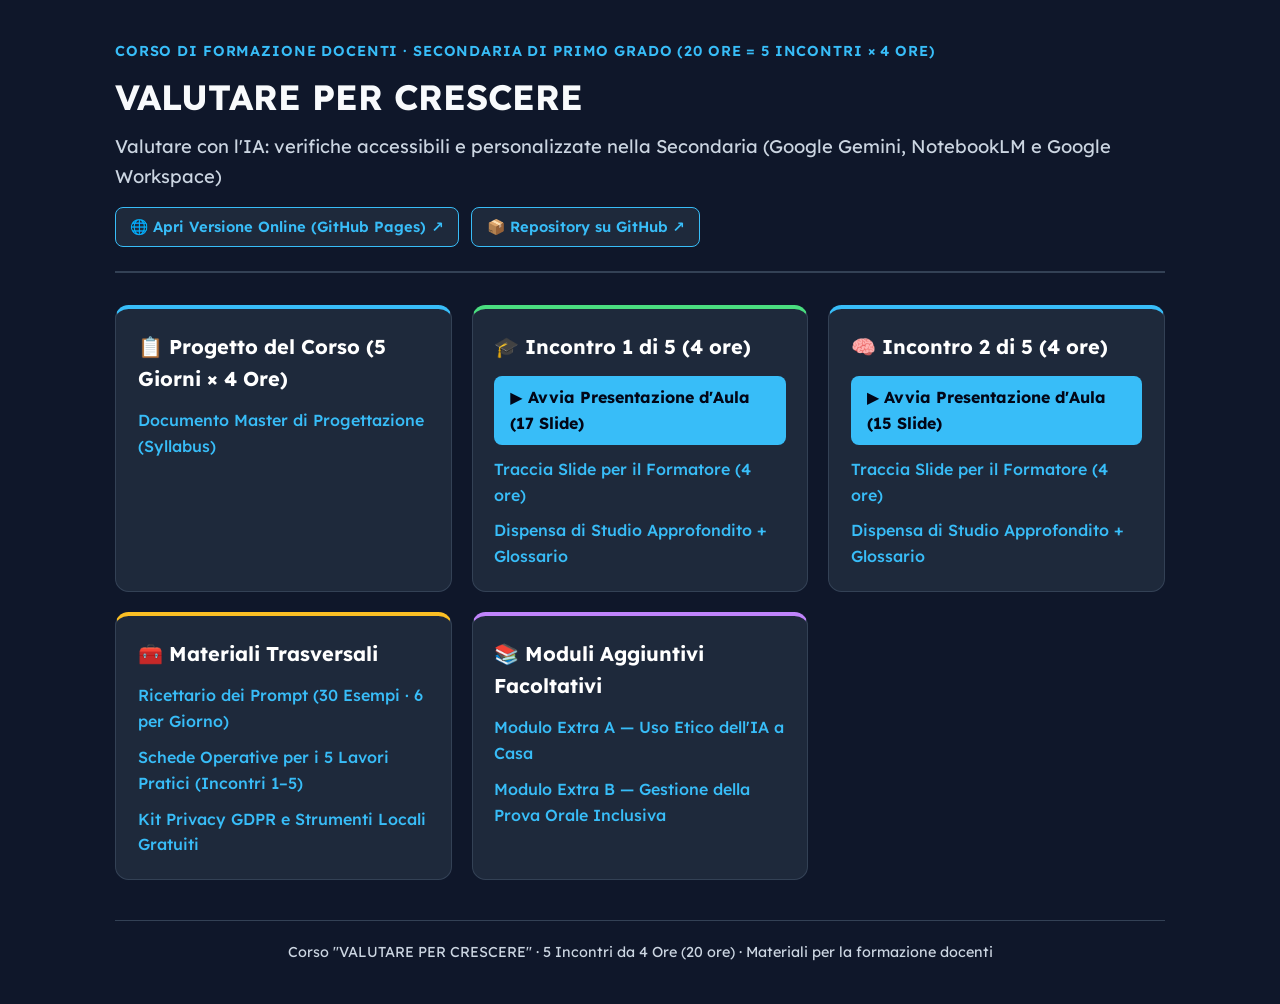
==== index.html @ 8b1a5584 "Revisione completa: contenuti, asset CSS/JS condivisi, coerenza 5x4h e link GitHub nella home" ====
<!DOCTYPE html>
<html lang="it">
<head>
  <meta charset="UTF-8" />
  <meta name="viewport" content="width=device-width, initial-scale=1.0" />
  <title>VALUTARE PER CRESCERE — Corso IA nella Didattica e nella Valutazione (5 Giorni × 4 Ore)</title>
  <link rel="preconnect" href="https://fonts.googleapis.com">
  <link rel="preconnect" href="https://fonts.gstatic.com" crossorigin>
  <link href="https://fonts.googleapis.com/css2?family=Atkinson+Hyperlegible:wght@400;700&family=Lexend:wght@400;600;700&display=swap" rel="stylesheet">
  <style>
    :root {
      --bg: #0f172a;
      --card: #1e293b;
      --text: #f8fafc;
      --muted: #cbd5e1;
      --accent: #38bdf8;
      --green: #4ade80;
      --amber: #fbbf24;
      --purple: #c084fc;
      --border: #334155;
    }
    * { box-sizing: border-box; margin: 0; padding: 0; }
    body {
      font-family: 'Lexend', 'Atkinson Hyperlegible', system-ui, sans-serif;
      background: var(--bg);
      color: var(--text);
      line-height: 1.6;
      padding: 2.5rem 1.5rem;
    }
    .container { max-width: 1050px; margin: 0 auto; }
    header {
      border-bottom: 2px solid var(--border);
      padding-bottom: 1.5rem;
      margin-bottom: 2rem;
    }
    .kicker {
      color: var(--accent);
      font-size: 0.9rem;
      font-weight: 600;
      text-transform: uppercase;
      letter-spacing: 0.06em;
    }
    h1 { font-size: 2.2rem; margin: 0.4rem 0; }
    .subtitle { color: var(--muted); font-size: 1.15rem; }
    .grid {
      display: grid;
      grid-template-columns: repeat(auto-fit, minmax(300px, 1fr));
      gap: 1.25rem;
    }
    .card {
      background: var(--card);
      border: 1px solid var(--border);
      border-radius: 0.85rem;
      padding: 1.35rem;
    }
    .card.blue { border-top: 4px solid var(--accent); }
    .card.green { border-top: 4px solid var(--green); }
    .card.amber { border-top: 4px solid var(--amber); }
    .card.purple { border-top: 4px solid var(--purple); }
    h2 { font-size: 1.25rem; margin-bottom: 0.85rem; color: #fff; }
    ul { list-style: none; display: flex; flex-direction: column; gap: 0.65rem; }
    a {
      color: var(--accent);
      text-decoration: none;
      font-weight: 500;
    }
    a:hover { text-decoration: underline; }
    .btn {
      display: inline-block;
      background: var(--accent);
      color: #020617;
      font-weight: 700;
      padding: 0.55rem 1rem;
      border-radius: 0.5rem;
      margin-bottom: 0.75rem;
    }
    .btn:hover { background: #7dd3fc; text-decoration: none; }
    .header-links {
      display: flex;
      flex-wrap: wrap;
      gap: 0.75rem;
      margin-top: 1rem;
    }
    .btn-outline {
      display: inline-block;
      background: var(--card);
      color: var(--accent);
      border: 1px solid var(--accent);
      font-weight: 600;
      font-size: 0.92rem;
      padding: 0.45rem 0.9rem;
      border-radius: 0.5rem;
    }
    .btn-outline:hover {
      background: rgba(56, 189, 248, 0.15);
      text-decoration: none;
    }
    footer {
      margin-top: 2.5rem;
      padding-top: 1.25rem;
      border-top: 1px solid var(--border);
      color: var(--muted);
      font-size: 0.9rem;
      text-align: center;
    }
  </style>
</head>
<body>
  <div class="container">
    <header>
      <div class="kicker">Corso di Formazione Docenti · Secondaria di Primo Grado (20 ore = 5 Incontri × 4 Ore)</div>
      <h1>VALUTARE PER CRESCERE</h1>
      <p class="subtitle">Valutare con l'IA: verifiche accessibili e personalizzate nella Secondaria (Google Gemini, NotebookLM e Google Workspace)</p>
      <div class="header-links">
        <a class="btn-outline" href="https://amarte81.github.io/valutare-per-crescere-ia/" target="_blank" rel="noopener noreferrer">🌐 Apri Versione Online (GitHub Pages) ↗</a>
        <a class="btn-outline" href="https://github.com/Amarte81/valutare-per-crescere-ia" target="_blank" rel="noopener noreferrer">📦 Repository su GitHub ↗</a>
      </div>
    </header>

    <div class="grid">
      <section class="card blue">
        <h2>📋 Progetto del Corso (5 Giorni × 4 Ore)</h2>
        <ul>
          <li><a href="00_Progetto_Corso_Valutare_per_Crescere.html">Documento Master di Progettazione (Syllabus)</a></li>
        </ul>
      </section>

      <section class="card green">
        <h2>🎓 Incontro 1 di 5 (4 ore)</h2>
        <a class="btn" href="Incontro_1/Incontro_1_Presentazione_Aula.html">▶ Avvia Presentazione d'Aula (17 Slide)</a>
        <ul>
          <li><a href="Incontro_1/Incontro_1_Slide_Visualizzazione_Aula.html">Traccia Slide per il Formatore (4 ore)</a></li>
          <li><a href="Incontro_1/Incontro_1_Dispensa_Studio_Approfondito.html">Dispensa di Studio Approfondito + Glossario</a></li>
        </ul>
      </section>

      <section class="card blue">
        <h2>🧠 Incontro 2 di 5 (4 ore)</h2>
        <a class="btn" href="Incontro_2/Incontro_2_Presentazione_Aula.html">▶ Avvia Presentazione d'Aula (15 Slide)</a>
        <ul>
          <li><a href="Incontro_2/Incontro_2_Slide_Visualizzazione_Aula.html">Traccia Slide per il Formatore (4 ore)</a></li>
          <li><a href="Incontro_2/Incontro_2_Dispensa_Studio_Approfondito.html">Dispensa di Studio Approfondito + Glossario</a></li>
        </ul>
      </section>

      <section class="card amber">
        <h2>🧰 Materiali Trasversali</h2>
        <ul>
          <li><a href="Materiali_Trasversali/01_Ricettario_Prompt_30_Esempi_Scuola_Media.html">Ricettario dei Prompt (30 Esempi · 6 per Giorno)</a></li>
          <li><a href="Materiali_Trasversali/02_Schede_Operative_5_Lavori_Pratici.html">Schede Operative per i 5 Lavori Pratici (Incontri 1–5)</a></li>
          <li><a href="Materiali_Trasversali/03_Kit_Privacy_GDPR_e_Strumenti_Locali.html">Kit Privacy GDPR e Strumenti Locali Gratuiti</a></li>
        </ul>
      </section>

      <section class="card purple">
        <h2>📚 Moduli Aggiuntivi Facoltativi</h2>
        <ul>
          <li><a href="Moduli_Extra/Modulo_Extra_A_Uso_Etico_IA_Alunni_Casa.html">Modulo Extra A — Uso Etico dell'IA a Casa</a></li>
          <li><a href="Moduli_Extra/Modulo_Extra_B_Prova_Orale_Inclusiva.html">Modulo Extra B — Gestione della Prova Orale Inclusiva</a></li>
        </ul>
      </section>
    </div>

    <footer>
      Corso "VALUTARE PER CRESCERE" · 5 Incontri da 4 Ore (20 ore) · Materiali per la formazione docenti
    </footer>
  </div>
</body>
</html>
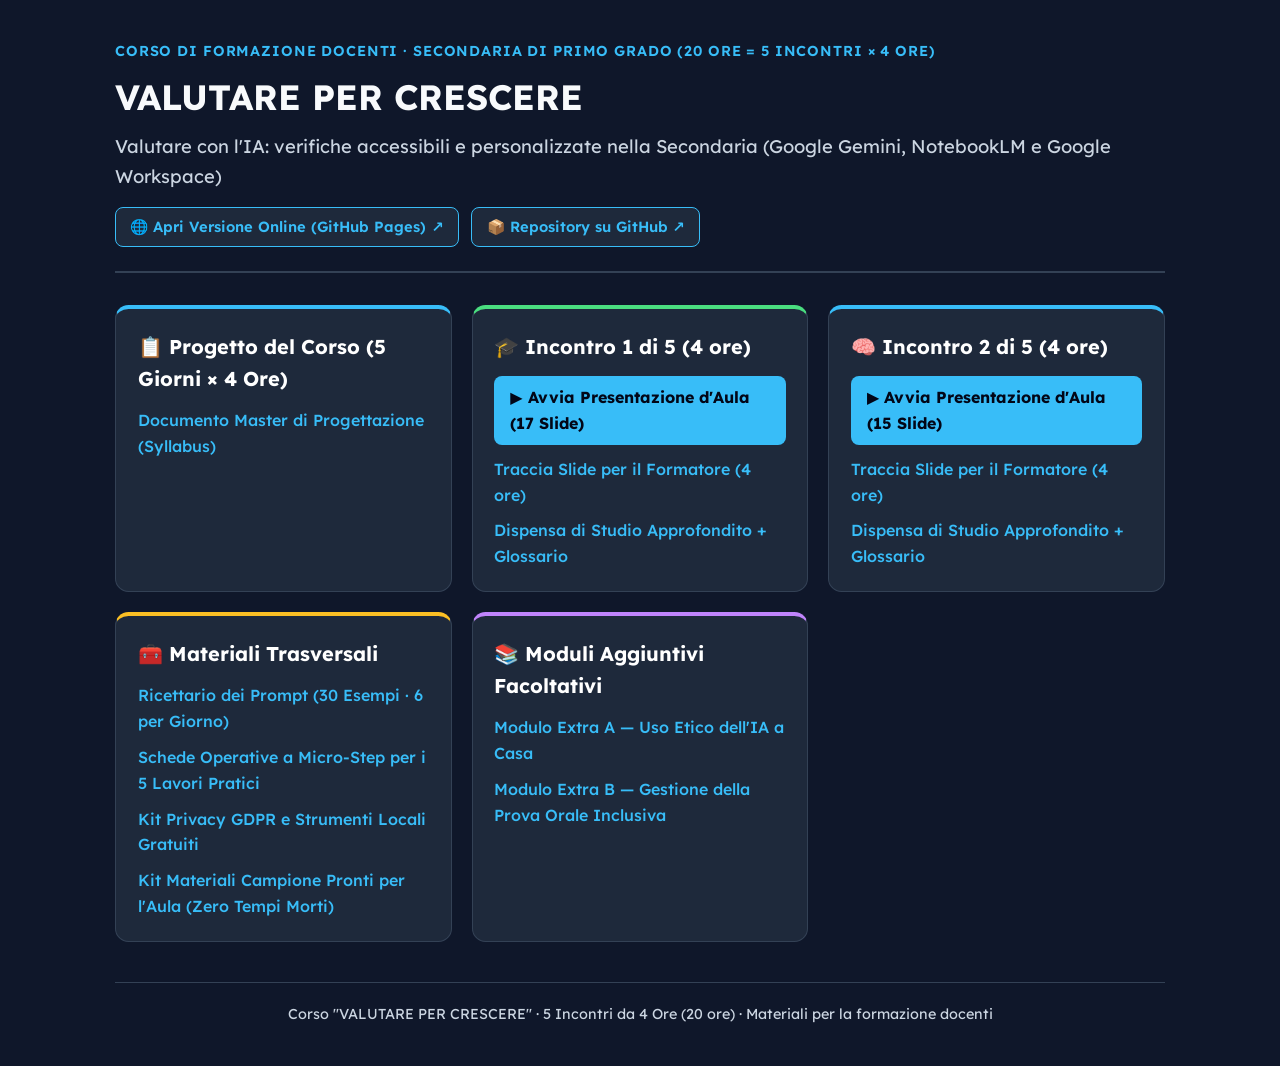
==== commit a0d12496: "Lavori pratici a micro-step, Kit Materiali Campione, pacchetto visivo SVG/immagini/timer e allineame" ====
--- a/index.html
+++ b/index.html
@@ -147,8 +147,9 @@
         <h2>🧰 Materiali Trasversali</h2>
         <ul>
           <li><a href="Materiali_Trasversali/01_Ricettario_Prompt_30_Esempi_Scuola_Media.html">Ricettario dei Prompt (30 Esempi · 6 per Giorno)</a></li>
-          <li><a href="Materiali_Trasversali/02_Schede_Operative_5_Lavori_Pratici.html">Schede Operative per i 5 Lavori Pratici (Incontri 1–5)</a></li>
+          <li><a href="Materiali_Trasversali/02_Schede_Operative_5_Lavori_Pratici.html">Schede Operative a Micro-Step per i 5 Lavori Pratici</a></li>
           <li><a href="Materiali_Trasversali/03_Kit_Privacy_GDPR_e_Strumenti_Locali.html">Kit Privacy GDPR e Strumenti Locali Gratuiti</a></li>
+          <li><a href="Materiali_Trasversali/04_Kit_Materiali_Campione_Pronti_Aula.html">Kit Materiali Campione Pronti per l'Aula (Zero Tempi Morti)</a></li>
         </ul>
       </section>
 
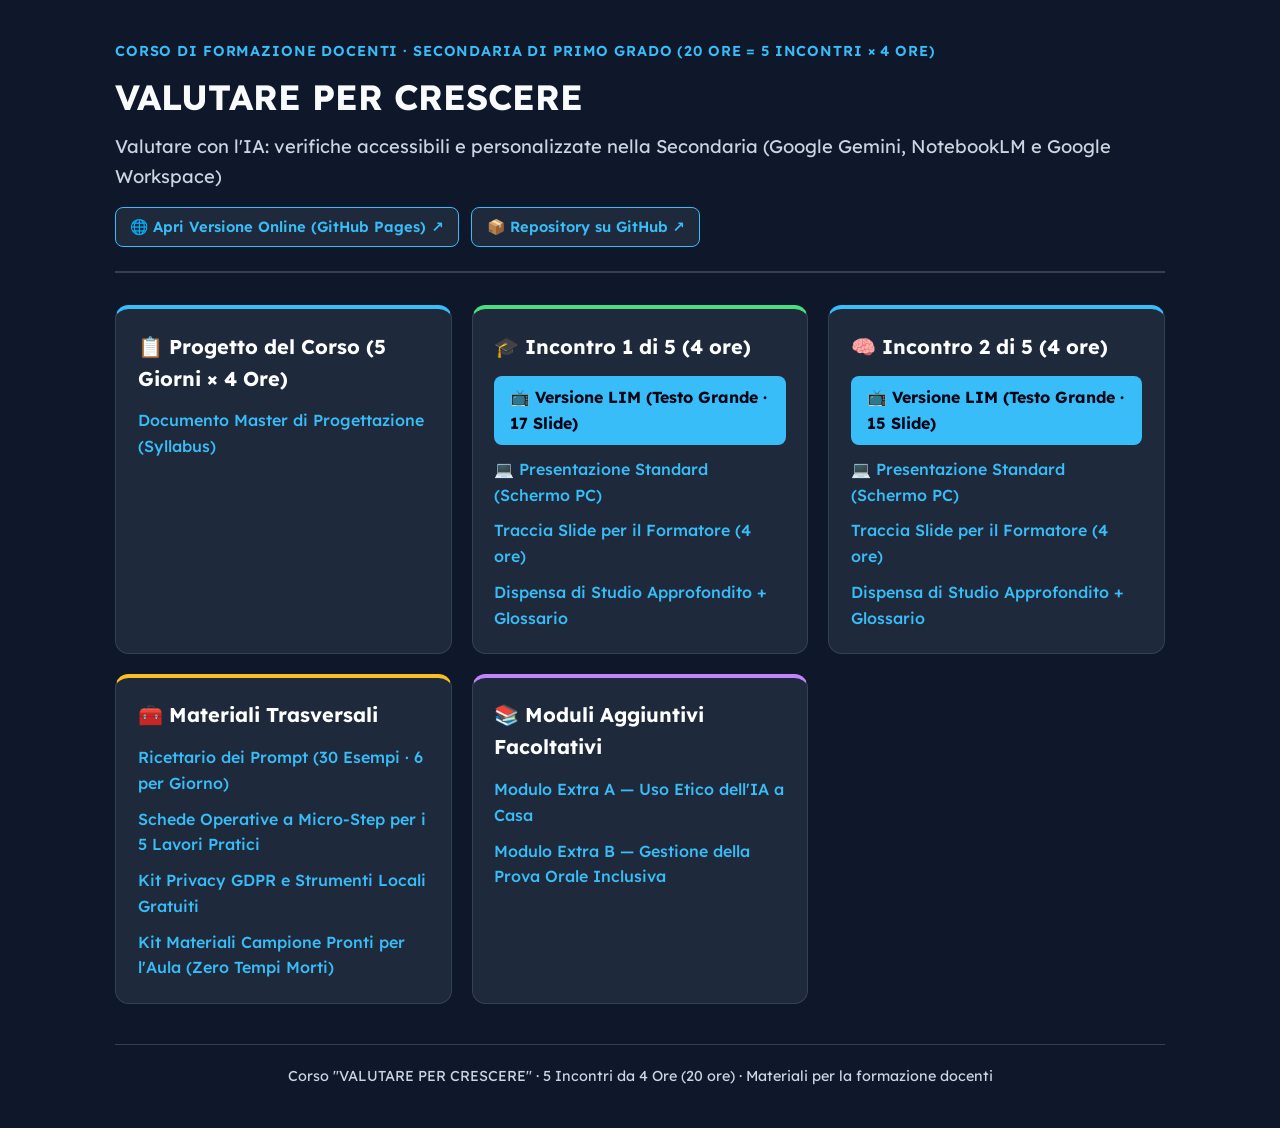
==== commit 144b2243: "Aggiunta versione ottimizzata per LIM (testo grande, alto contrasto, zoom A+/A-) per Incontro 1 e In" ====
--- a/index.html
+++ b/index.html
@@ -127,8 +127,9 @@
 
       <section class="card green">
         <h2>🎓 Incontro 1 di 5 (4 ore)</h2>
-        <a class="btn" href="Incontro_1/Incontro_1_Presentazione_Aula.html">▶ Avvia Presentazione d'Aula (17 Slide)</a>
+        <a class="btn" href="Incontro_1/Incontro_1_Presentazione_LIM.html">📺 Versione LIM (Testo Grande · 17 Slide)</a>
         <ul>
+          <li><a href="Incontro_1/Incontro_1_Presentazione_Aula.html">💻 Presentazione Standard (Schermo PC)</a></li>
           <li><a href="Incontro_1/Incontro_1_Slide_Visualizzazione_Aula.html">Traccia Slide per il Formatore (4 ore)</a></li>
           <li><a href="Incontro_1/Incontro_1_Dispensa_Studio_Approfondito.html">Dispensa di Studio Approfondito + Glossario</a></li>
         </ul>
@@ -136,8 +137,9 @@
 
       <section class="card blue">
         <h2>🧠 Incontro 2 di 5 (4 ore)</h2>
-        <a class="btn" href="Incontro_2/Incontro_2_Presentazione_Aula.html">▶ Avvia Presentazione d'Aula (15 Slide)</a>
+        <a class="btn" href="Incontro_2/Incontro_2_Presentazione_LIM.html">📺 Versione LIM (Testo Grande · 15 Slide)</a>
         <ul>
+          <li><a href="Incontro_2/Incontro_2_Presentazione_Aula.html">💻 Presentazione Standard (Schermo PC)</a></li>
           <li><a href="Incontro_2/Incontro_2_Slide_Visualizzazione_Aula.html">Traccia Slide per il Formatore (4 ore)</a></li>
           <li><a href="Incontro_2/Incontro_2_Dispensa_Studio_Approfondito.html">Dispensa di Studio Approfondito + Glossario</a></li>
         </ul>
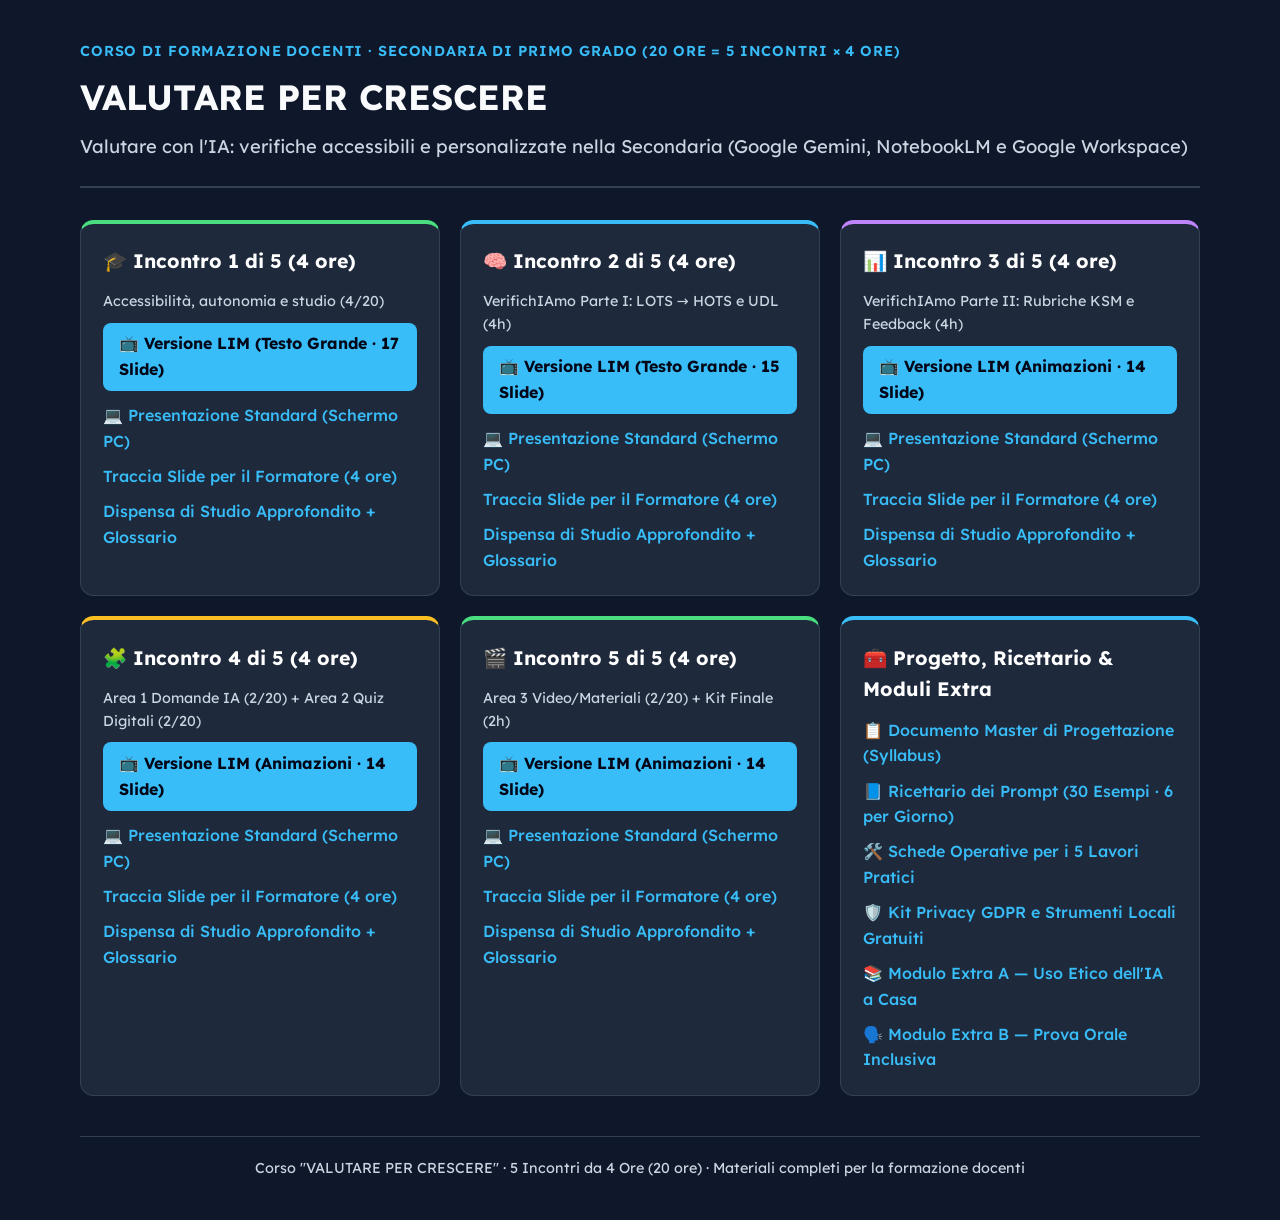
==== commit 4aa0bc2c: "Preparazione completa Incontri 3, 4 e 5 (Dispense, Slide MD, Presentazioni LIM e PC con animazioni, " ====
--- a/index.html
+++ b/index.html
@@ -27,7 +27,7 @@
       line-height: 1.6;
       padding: 2.5rem 1.5rem;
     }
-    .container { max-width: 1050px; margin: 0 auto; }
+    .container { max-width: 1120px; margin: 0 auto; }
     header {
       border-bottom: 2px solid var(--border);
       padding-bottom: 1.5rem;
@@ -44,7 +44,7 @@
     .subtitle { color: var(--muted); font-size: 1.15rem; }
     .grid {
       display: grid;
-      grid-template-columns: repeat(auto-fit, minmax(300px, 1fr));
+      grid-template-columns: repeat(auto-fit, minmax(310px, 1fr));
       gap: 1.25rem;
     }
     .card {
@@ -57,8 +57,8 @@
     .card.green { border-top: 4px solid var(--green); }
     .card.amber { border-top: 4px solid var(--amber); }
     .card.purple { border-top: 4px solid var(--purple); }
-    h2 { font-size: 1.25rem; margin-bottom: 0.85rem; color: #fff; }
-    ul { list-style: none; display: flex; flex-direction: column; gap: 0.65rem; }
+    h2 { font-size: 1.22rem; margin-bottom: 0.85rem; color: #fff; }
+    ul { list-style: none; display: flex; flex-direction: column; gap: 0.6rem; }
     a {
       color: var(--accent);
       text-decoration: none;
@@ -75,26 +75,6 @@
       margin-bottom: 0.75rem;
     }
     .btn:hover { background: #7dd3fc; text-decoration: none; }
-    .header-links {
-      display: flex;
-      flex-wrap: wrap;
-      gap: 0.75rem;
-      margin-top: 1rem;
-    }
-    .btn-outline {
-      display: inline-block;
-      background: var(--card);
-      color: var(--accent);
-      border: 1px solid var(--accent);
-      font-weight: 600;
-      font-size: 0.92rem;
-      padding: 0.45rem 0.9rem;
-      border-radius: 0.5rem;
-    }
-    .btn-outline:hover {
-      background: rgba(56, 189, 248, 0.15);
-      text-decoration: none;
-    }
     footer {
       margin-top: 2.5rem;
       padding-top: 1.25rem;
@@ -111,22 +91,12 @@
       <div class="kicker">Corso di Formazione Docenti · Secondaria di Primo Grado (20 ore = 5 Incontri × 4 Ore)</div>
       <h1>VALUTARE PER CRESCERE</h1>
       <p class="subtitle">Valutare con l'IA: verifiche accessibili e personalizzate nella Secondaria (Google Gemini, NotebookLM e Google Workspace)</p>
-      <div class="header-links">
-        <a class="btn-outline" href="https://amarte81.github.io/valutare-per-crescere-ia/" target="_blank" rel="noopener noreferrer">🌐 Apri Versione Online (GitHub Pages) ↗</a>
-        <a class="btn-outline" href="https://github.com/Amarte81/valutare-per-crescere-ia" target="_blank" rel="noopener noreferrer">📦 Repository su GitHub ↗</a>
-      </div>
     </header>
 
     <div class="grid">
-      <section class="card blue">
-        <h2>📋 Progetto del Corso (5 Giorni × 4 Ore)</h2>
-        <ul>
-          <li><a href="00_Progetto_Corso_Valutare_per_Crescere.html">Documento Master di Progettazione (Syllabus)</a></li>
-        </ul>
-      </section>
-
       <section class="card green">
         <h2>🎓 Incontro 1 di 5 (4 ore)</h2>
+        <p style="font-size:0.9rem; color:var(--muted); margin-bottom:0.6rem;">Accessibilità, autonomia e studio (4/20)</p>
         <a class="btn" href="Incontro_1/Incontro_1_Presentazione_LIM.html">📺 Versione LIM (Testo Grande · 17 Slide)</a>
         <ul>
           <li><a href="Incontro_1/Incontro_1_Presentazione_Aula.html">💻 Presentazione Standard (Schermo PC)</a></li>
@@ -137,6 +107,7 @@
 
       <section class="card blue">
         <h2>🧠 Incontro 2 di 5 (4 ore)</h2>
+        <p style="font-size:0.9rem; color:var(--muted); margin-bottom:0.6rem;">VerifichIAmo Parte I: LOTS → HOTS e UDL (4h)</p>
         <a class="btn" href="Incontro_2/Incontro_2_Presentazione_LIM.html">📺 Versione LIM (Testo Grande · 15 Slide)</a>
         <ul>
           <li><a href="Incontro_2/Incontro_2_Presentazione_Aula.html">💻 Presentazione Standard (Schermo PC)</a></li>
@@ -145,27 +116,54 @@
         </ul>
       </section>
 
-      <section class="card amber">
-        <h2>🧰 Materiali Trasversali</h2>
+      <section class="card purple">
+        <h2>📊 Incontro 3 di 5 (4 ore)</h2>
+        <p style="font-size:0.9rem; color:var(--muted); margin-bottom:0.6rem;">VerifichIAmo Parte II: Rubriche KSM e Feedback (4h)</p>
+        <a class="btn" href="Incontro_3/Incontro_3_Presentazione_LIM.html">📺 Versione LIM (Animazioni · 14 Slide)</a>
         <ul>
-          <li><a href="Materiali_Trasversali/01_Ricettario_Prompt_30_Esempi_Scuola_Media.html">Ricettario dei Prompt (30 Esempi · 6 per Giorno)</a></li>
-          <li><a href="Materiali_Trasversali/02_Schede_Operative_5_Lavori_Pratici.html">Schede Operative a Micro-Step per i 5 Lavori Pratici</a></li>
-          <li><a href="Materiali_Trasversali/03_Kit_Privacy_GDPR_e_Strumenti_Locali.html">Kit Privacy GDPR e Strumenti Locali Gratuiti</a></li>
-          <li><a href="Materiali_Trasversali/04_Kit_Materiali_Campione_Pronti_Aula.html">Kit Materiali Campione Pronti per l'Aula (Zero Tempi Morti)</a></li>
+          <li><a href="Incontro_3/Incontro_3_Presentazione_Aula.html">💻 Presentazione Standard (Schermo PC)</a></li>
+          <li><a href="Incontro_3/Incontro_3_Slide_Visualizzazione_Aula.html">Traccia Slide per il Formatore (4 ore)</a></li>
+          <li><a href="Incontro_3/Incontro_3_Dispensa_Studio_Approfondito.html">Dispensa di Studio Approfondito + Glossario</a></li>
         </ul>
       </section>
 
-      <section class="card purple">
-        <h2>📚 Moduli Aggiuntivi Facoltativi</h2>
+      <section class="card amber">
+        <h2>🧩 Incontro 4 di 5 (4 ore)</h2>
+        <p style="font-size:0.9rem; color:var(--muted); margin-bottom:0.6rem;">Area 1 Domande IA (2/20) + Area 2 Quiz Digitali (2/20)</p>
+        <a class="btn" href="Incontro_4/Incontro_4_Presentazione_LIM.html">📺 Versione LIM (Animazioni · 14 Slide)</a>
         <ul>
-          <li><a href="Moduli_Extra/Modulo_Extra_A_Uso_Etico_IA_Alunni_Casa.html">Modulo Extra A — Uso Etico dell'IA a Casa</a></li>
-          <li><a href="Moduli_Extra/Modulo_Extra_B_Prova_Orale_Inclusiva.html">Modulo Extra B — Gestione della Prova Orale Inclusiva</a></li>
+          <li><a href="Incontro_4/Incontro_4_Presentazione_Aula.html">💻 Presentazione Standard (Schermo PC)</a></li>
+          <li><a href="Incontro_4/Incontro_4_Slide_Visualizzazione_Aula.html">Traccia Slide per il Formatore (4 ore)</a></li>
+          <li><a href="Incontro_4/Incontro_4_Dispensa_Studio_Approfondito.html">Dispensa di Studio Approfondito + Glossario</a></li>
+        </ul>
+      </section>
+
+      <section class="card green">
+        <h2>🎬 Incontro 5 di 5 (4 ore)</h2>
+        <p style="font-size:0.9rem; color:var(--muted); margin-bottom:0.6rem;">Area 3 Video/Materiali (2/20) + Kit Finale (2h)</p>
+        <a class="btn" href="Incontro_5/Incontro_5_Presentazione_LIM.html">📺 Versione LIM (Animazioni · 14 Slide)</a>
+        <ul>
+          <li><a href="Incontro_5/Incontro_5_Presentazione_Aula.html">💻 Presentazione Standard (Schermo PC)</a></li>
+          <li><a href="Incontro_5/Incontro_5_Slide_Visualizzazione_Aula.html">Traccia Slide per il Formatore (4 ore)</a></li>
+          <li><a href="Incontro_5/Incontro_5_Dispensa_Studio_Approfondito.html">Dispensa di Studio Approfondito + Glossario</a></li>
+        </ul>
+      </section>
+
+      <section class="card blue">
+        <h2>🧰 Progetto, Ricettario & Moduli Extra</h2>
+        <ul>
+          <li><a href="00_Progetto_Corso_Valutare_per_Crescere.html">📋 Documento Master di Progettazione (Syllabus)</a></li>
+          <li><a href="Materiali_Trasversali/01_Ricettario_Prompt_30_Esempi_Scuola_Media.html">📘 Ricettario dei Prompt (30 Esempi · 6 per Giorno)</a></li>
+          <li><a href="Materiali_Trasversali/02_Schede_Operative_5_Lavori_Pratici.html">🛠️ Schede Operative per i 5 Lavori Pratici</a></li>
+          <li><a href="Materiali_Trasversali/03_Kit_Privacy_GDPR_e_Strumenti_Locali.html">🛡️ Kit Privacy GDPR e Strumenti Locali Gratuiti</a></li>
+          <li><a href="Moduli_Extra/Modulo_Extra_A_Uso_Etico_IA_Alunni_Casa.html">📚 Modulo Extra A — Uso Etico dell'IA a Casa</a></li>
+          <li><a href="Moduli_Extra/Modulo_Extra_B_Prova_Orale_Inclusiva.html">🗣️ Modulo Extra B — Prova Orale Inclusiva</a></li>
         </ul>
       </section>
     </div>
 
     <footer>
-      Corso "VALUTARE PER CRESCERE" · 5 Incontri da 4 Ore (20 ore) · Materiali per la formazione docenti
+      Corso "VALUTARE PER CRESCERE" · 5 Incontri da 4 Ore (20 ore) · Materiali completi per la formazione docenti
     </footer>
   </div>
 </body>
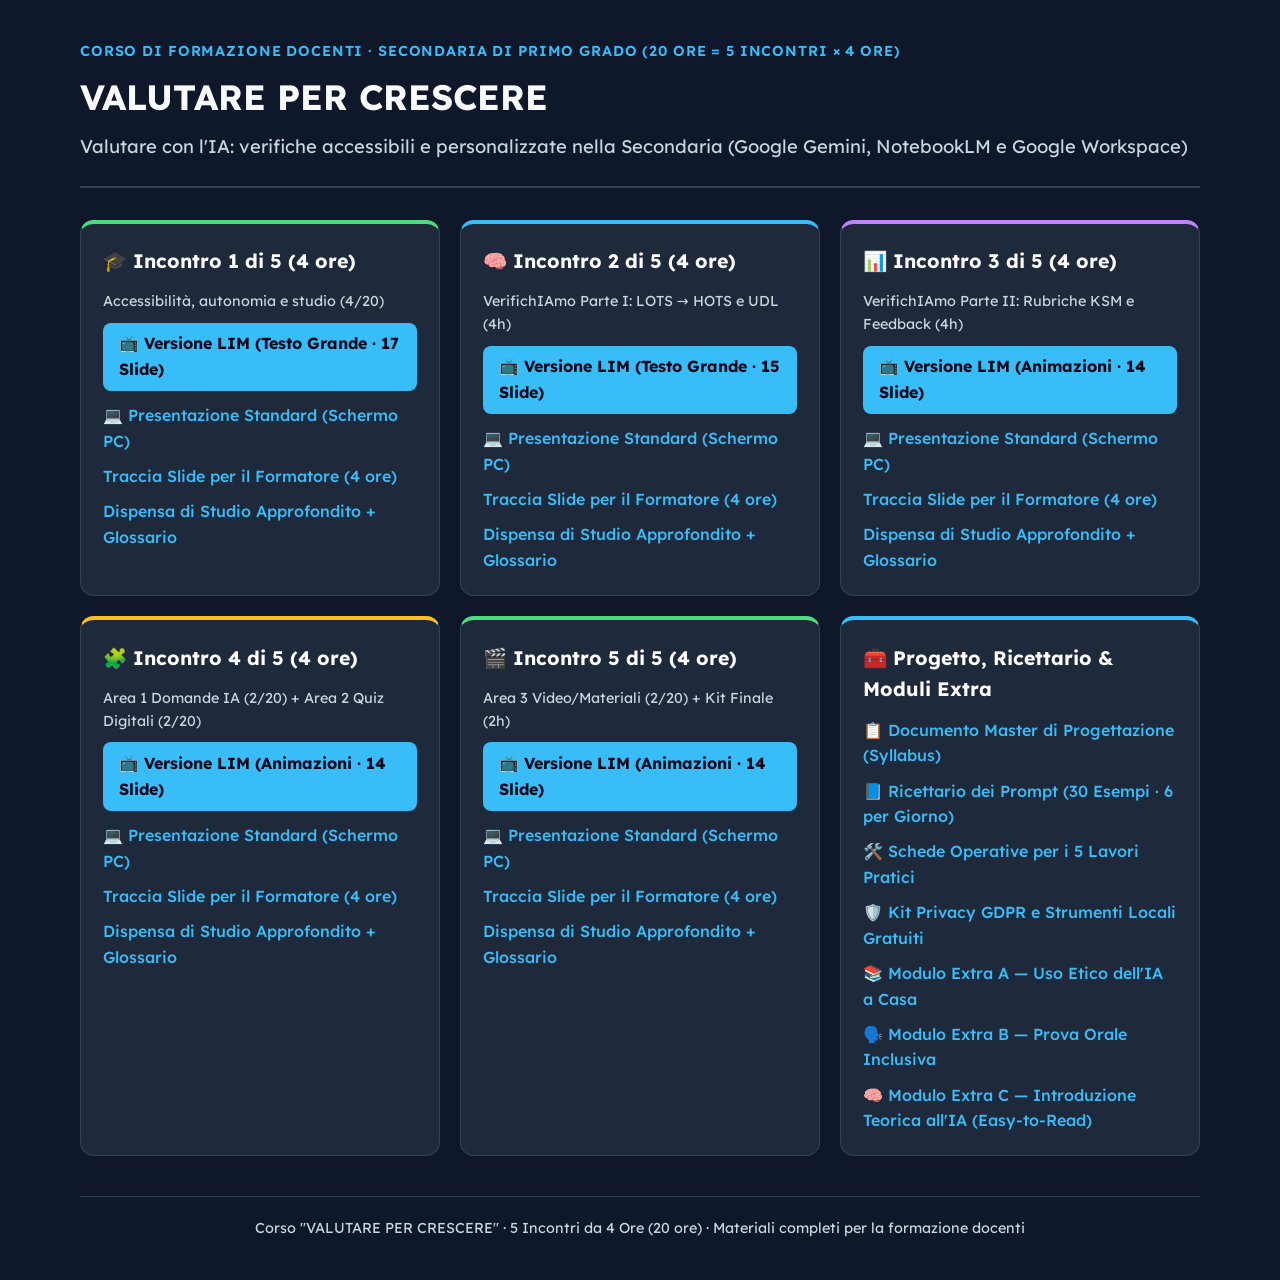
==== commit b7e15411: "Aggiunto Modulo Extra C (Introduzione Teorica IA Easy-to-Read) con immagini e aggiornati index.html " ====
--- a/index.html
+++ b/index.html
@@ -158,6 +158,7 @@
           <li><a href="Materiali_Trasversali/03_Kit_Privacy_GDPR_e_Strumenti_Locali.html">🛡️ Kit Privacy GDPR e Strumenti Locali Gratuiti</a></li>
           <li><a href="Moduli_Extra/Modulo_Extra_A_Uso_Etico_IA_Alunni_Casa.html">📚 Modulo Extra A — Uso Etico dell'IA a Casa</a></li>
           <li><a href="Moduli_Extra/Modulo_Extra_B_Prova_Orale_Inclusiva.html">🗣️ Modulo Extra B — Prova Orale Inclusiva</a></li>
+          <li><a href="Moduli_Extra/Modulo_Extra_C_Introduzione_Teorica_IA.html">🧠 Modulo Extra C — Introduzione Teorica all'IA (Easy-to-Read)</a></li>
         </ul>
       </section>
     </div>
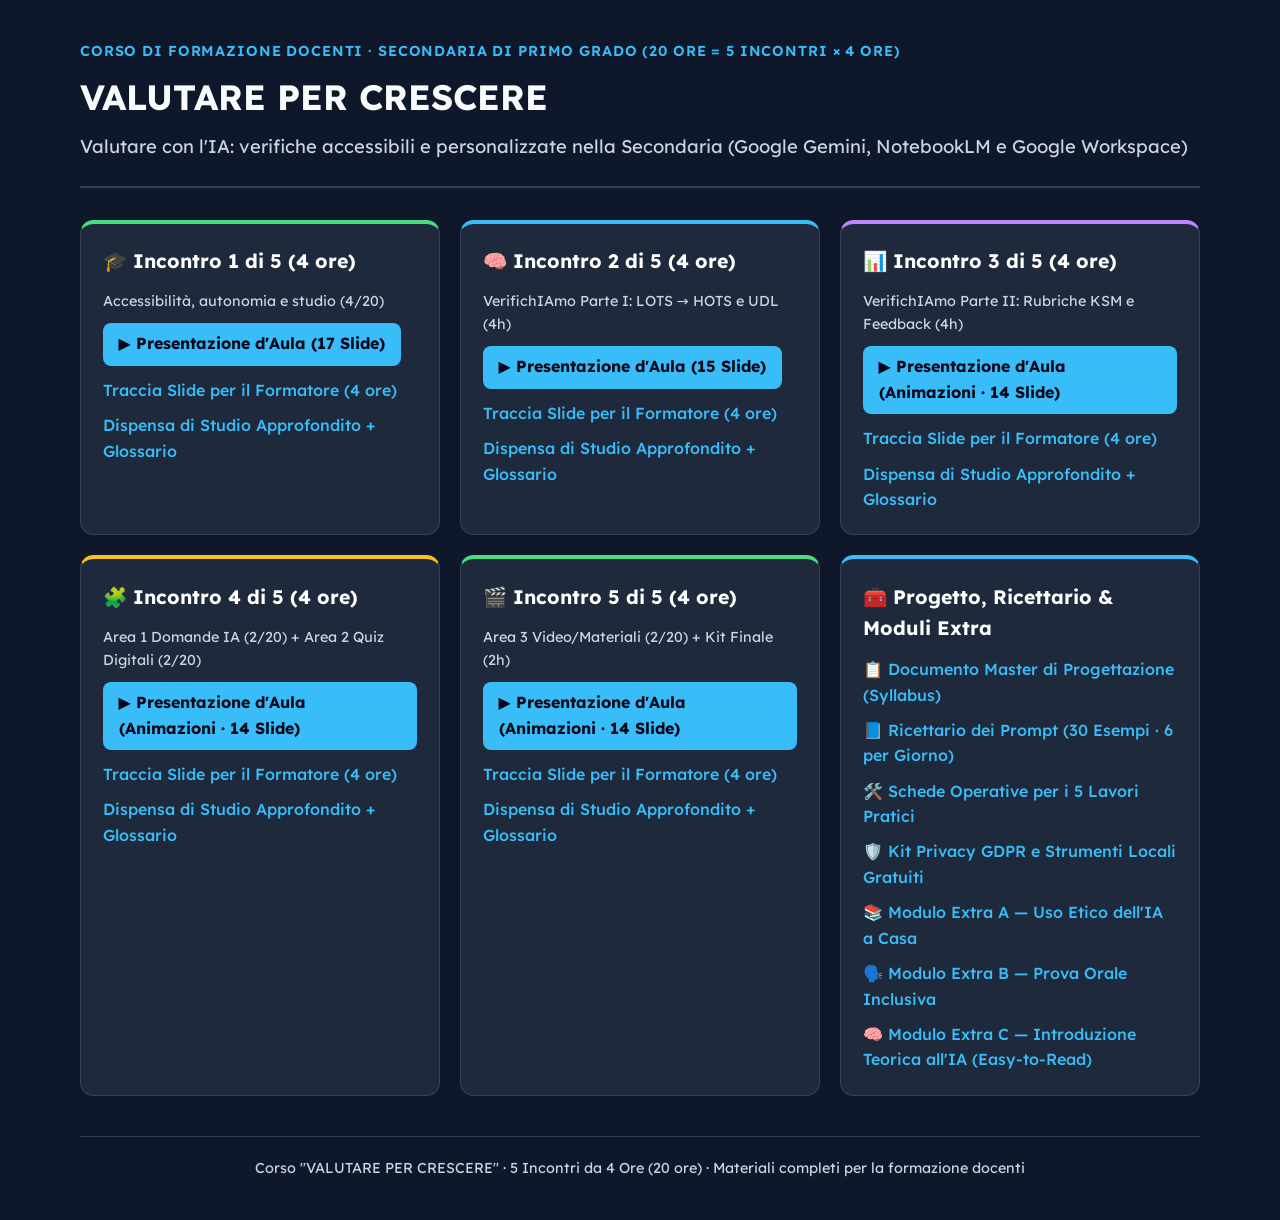
==== commit 939535ac: "Aggiornamenti Incontro 2 (dispensa, slide e presentazione aula), materiali trasversali e pulizia lin" ====
--- a/index.html
+++ b/index.html
@@ -97,9 +97,8 @@
       <section class="card green">
         <h2>🎓 Incontro 1 di 5 (4 ore)</h2>
         <p style="font-size:0.9rem; color:var(--muted); margin-bottom:0.6rem;">Accessibilità, autonomia e studio (4/20)</p>
-        <a class="btn" href="Incontro_1/Incontro_1_Presentazione_LIM.html">📺 Versione LIM (Testo Grande · 17 Slide)</a>
+        <a class="btn" href="Incontro_1/Incontro_1_Presentazione_Aula.html">▶ Presentazione d'Aula (17 Slide)</a>
         <ul>
-          <li><a href="Incontro_1/Incontro_1_Presentazione_Aula.html">💻 Presentazione Standard (Schermo PC)</a></li>
           <li><a href="Incontro_1/Incontro_1_Slide_Visualizzazione_Aula.html">Traccia Slide per il Formatore (4 ore)</a></li>
           <li><a href="Incontro_1/Incontro_1_Dispensa_Studio_Approfondito.html">Dispensa di Studio Approfondito + Glossario</a></li>
         </ul>
@@ -108,9 +107,8 @@
       <section class="card blue">
         <h2>🧠 Incontro 2 di 5 (4 ore)</h2>
         <p style="font-size:0.9rem; color:var(--muted); margin-bottom:0.6rem;">VerifichIAmo Parte I: LOTS → HOTS e UDL (4h)</p>
-        <a class="btn" href="Incontro_2/Incontro_2_Presentazione_LIM.html">📺 Versione LIM (Testo Grande · 15 Slide)</a>
+        <a class="btn" href="Incontro_2/Incontro_2_Presentazione_Aula.html">▶ Presentazione d'Aula (15 Slide)</a>
         <ul>
-          <li><a href="Incontro_2/Incontro_2_Presentazione_Aula.html">💻 Presentazione Standard (Schermo PC)</a></li>
           <li><a href="Incontro_2/Incontro_2_Slide_Visualizzazione_Aula.html">Traccia Slide per il Formatore (4 ore)</a></li>
           <li><a href="Incontro_2/Incontro_2_Dispensa_Studio_Approfondito.html">Dispensa di Studio Approfondito + Glossario</a></li>
         </ul>
@@ -119,9 +117,8 @@
       <section class="card purple">
         <h2>📊 Incontro 3 di 5 (4 ore)</h2>
         <p style="font-size:0.9rem; color:var(--muted); margin-bottom:0.6rem;">VerifichIAmo Parte II: Rubriche KSM e Feedback (4h)</p>
-        <a class="btn" href="Incontro_3/Incontro_3_Presentazione_LIM.html">📺 Versione LIM (Animazioni · 14 Slide)</a>
+        <a class="btn" href="Incontro_3/Incontro_3_Presentazione_Aula.html">▶ Presentazione d'Aula (Animazioni · 14 Slide)</a>
         <ul>
-          <li><a href="Incontro_3/Incontro_3_Presentazione_Aula.html">💻 Presentazione Standard (Schermo PC)</a></li>
           <li><a href="Incontro_3/Incontro_3_Slide_Visualizzazione_Aula.html">Traccia Slide per il Formatore (4 ore)</a></li>
           <li><a href="Incontro_3/Incontro_3_Dispensa_Studio_Approfondito.html">Dispensa di Studio Approfondito + Glossario</a></li>
         </ul>
@@ -130,9 +127,8 @@
       <section class="card amber">
         <h2>🧩 Incontro 4 di 5 (4 ore)</h2>
         <p style="font-size:0.9rem; color:var(--muted); margin-bottom:0.6rem;">Area 1 Domande IA (2/20) + Area 2 Quiz Digitali (2/20)</p>
-        <a class="btn" href="Incontro_4/Incontro_4_Presentazione_LIM.html">📺 Versione LIM (Animazioni · 14 Slide)</a>
+        <a class="btn" href="Incontro_4/Incontro_4_Presentazione_Aula.html">▶ Presentazione d'Aula (Animazioni · 14 Slide)</a>
         <ul>
-          <li><a href="Incontro_4/Incontro_4_Presentazione_Aula.html">💻 Presentazione Standard (Schermo PC)</a></li>
           <li><a href="Incontro_4/Incontro_4_Slide_Visualizzazione_Aula.html">Traccia Slide per il Formatore (4 ore)</a></li>
           <li><a href="Incontro_4/Incontro_4_Dispensa_Studio_Approfondito.html">Dispensa di Studio Approfondito + Glossario</a></li>
         </ul>
@@ -141,9 +137,8 @@
       <section class="card green">
         <h2>🎬 Incontro 5 di 5 (4 ore)</h2>
         <p style="font-size:0.9rem; color:var(--muted); margin-bottom:0.6rem;">Area 3 Video/Materiali (2/20) + Kit Finale (2h)</p>
-        <a class="btn" href="Incontro_5/Incontro_5_Presentazione_LIM.html">📺 Versione LIM (Animazioni · 14 Slide)</a>
+        <a class="btn" href="Incontro_5/Incontro_5_Presentazione_Aula.html">▶ Presentazione d'Aula (Animazioni · 14 Slide)</a>
         <ul>
-          <li><a href="Incontro_5/Incontro_5_Presentazione_Aula.html">💻 Presentazione Standard (Schermo PC)</a></li>
           <li><a href="Incontro_5/Incontro_5_Slide_Visualizzazione_Aula.html">Traccia Slide per il Formatore (4 ore)</a></li>
           <li><a href="Incontro_5/Incontro_5_Dispensa_Studio_Approfondito.html">Dispensa di Studio Approfondito + Glossario</a></li>
         </ul>
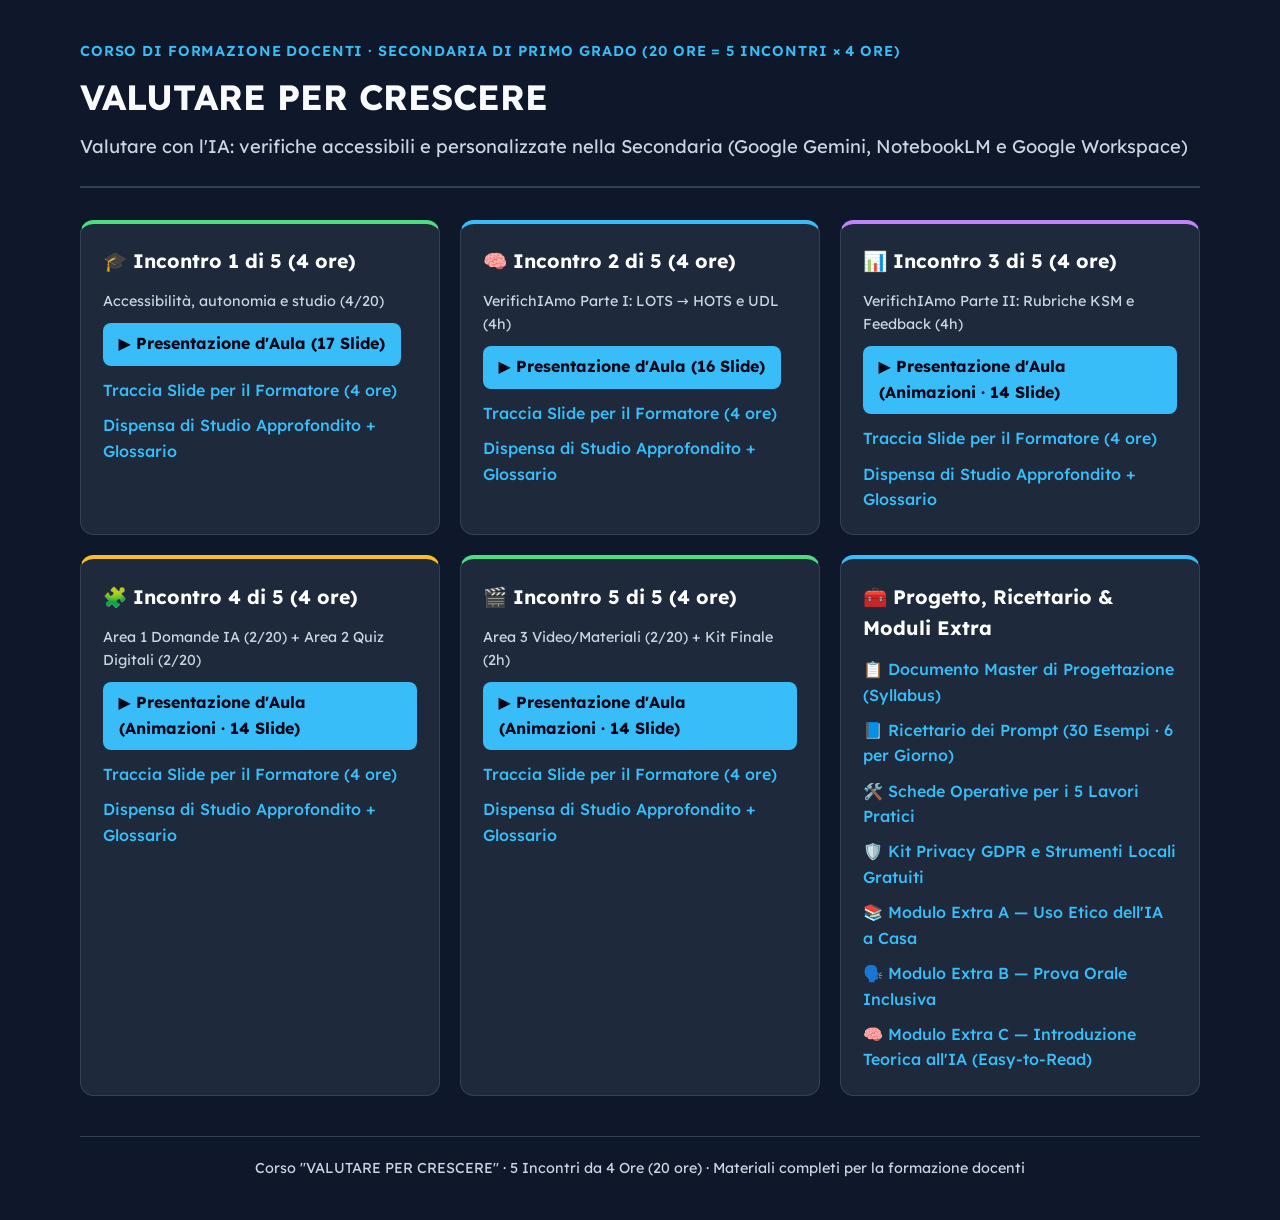
==== commit 4c532c8c: "Aggiornamenti Incontro 2 (dispensa, slide e presentazione aula), allineamenti Incontri 1 e 5, Syllab" ====
--- a/index.html
+++ b/index.html
@@ -107,7 +107,7 @@
       <section class="card blue">
         <h2>🧠 Incontro 2 di 5 (4 ore)</h2>
         <p style="font-size:0.9rem; color:var(--muted); margin-bottom:0.6rem;">VerifichIAmo Parte I: LOTS → HOTS e UDL (4h)</p>
-        <a class="btn" href="Incontro_2/Incontro_2_Presentazione_Aula.html">▶ Presentazione d'Aula (15 Slide)</a>
+        <a class="btn" href="Incontro_2/Incontro_2_Presentazione_Aula.html">▶ Presentazione d'Aula (16 Slide)</a>
         <ul>
           <li><a href="Incontro_2/Incontro_2_Slide_Visualizzazione_Aula.html">Traccia Slide per il Formatore (4 ore)</a></li>
           <li><a href="Incontro_2/Incontro_2_Dispensa_Studio_Approfondito.html">Dispensa di Studio Approfondito + Glossario</a></li>
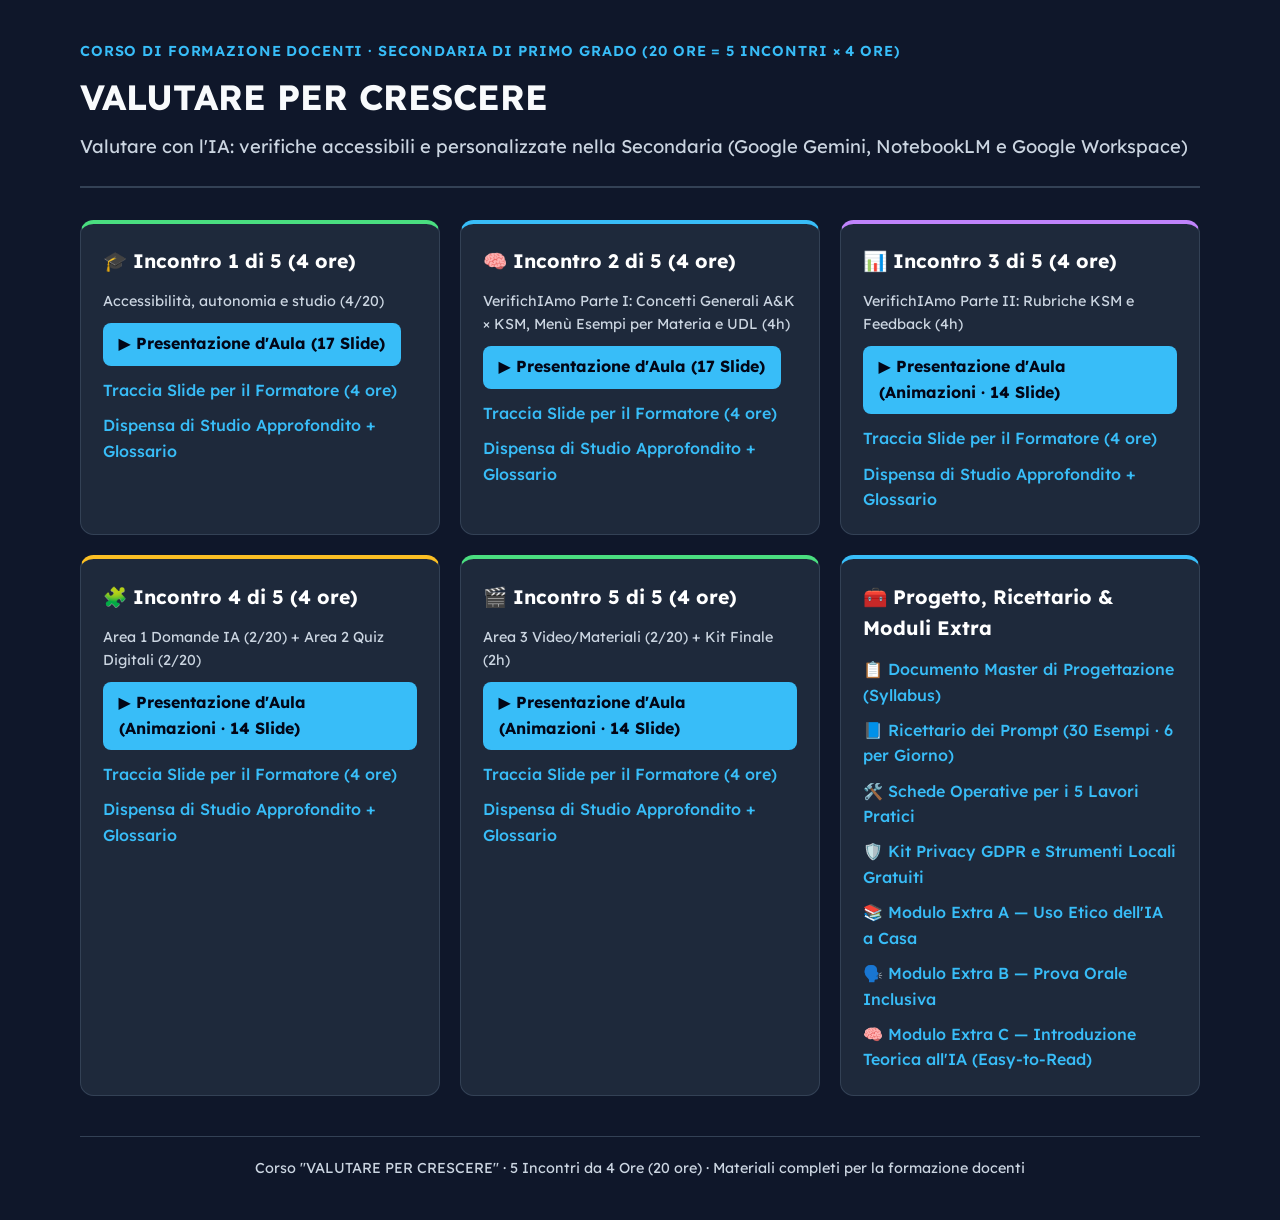
==== commit d9977f0f: "Incontro 2: separata Slide 3 (concetti generali) da Slide 4 (menù a tendina esempi per materia) e ri" ====
--- a/index.html
+++ b/index.html
@@ -106,8 +106,8 @@
 
       <section class="card blue">
         <h2>🧠 Incontro 2 di 5 (4 ore)</h2>
-        <p style="font-size:0.9rem; color:var(--muted); margin-bottom:0.6rem;">VerifichIAmo Parte I: LOTS → HOTS e UDL (4h)</p>
-        <a class="btn" href="Incontro_2/Incontro_2_Presentazione_Aula.html">▶ Presentazione d'Aula (16 Slide)</a>
+        <p style="font-size:0.9rem; color:var(--muted); margin-bottom:0.6rem;">VerifichIAmo Parte I: Concetti Generali A&amp;K × KSM, Menù Esempi per Materia e UDL (4h)</p>
+        <a class="btn" href="Incontro_2/Incontro_2_Presentazione_Aula.html">▶ Presentazione d'Aula (17 Slide)</a>
         <ul>
           <li><a href="Incontro_2/Incontro_2_Slide_Visualizzazione_Aula.html">Traccia Slide per il Formatore (4 ore)</a></li>
           <li><a href="Incontro_2/Incontro_2_Dispensa_Studio_Approfondito.html">Dispensa di Studio Approfondito + Glossario</a></li>
